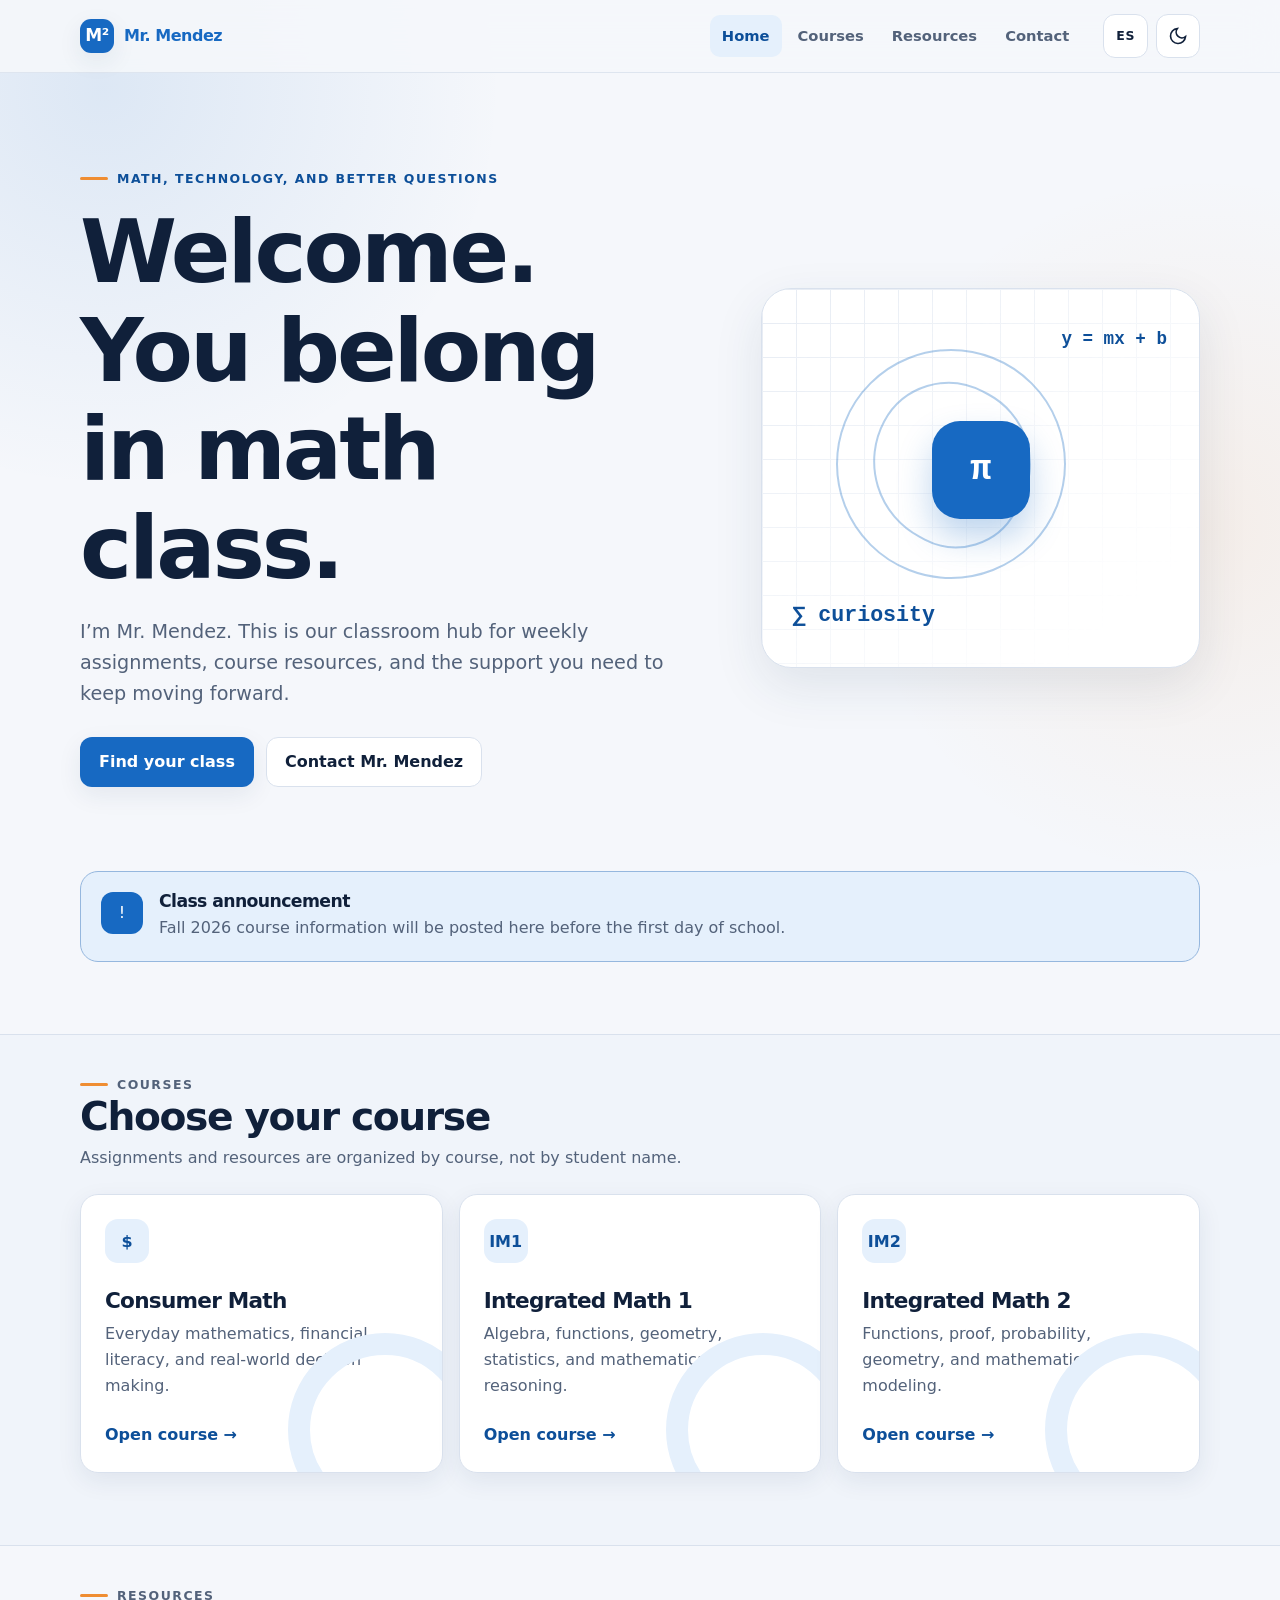
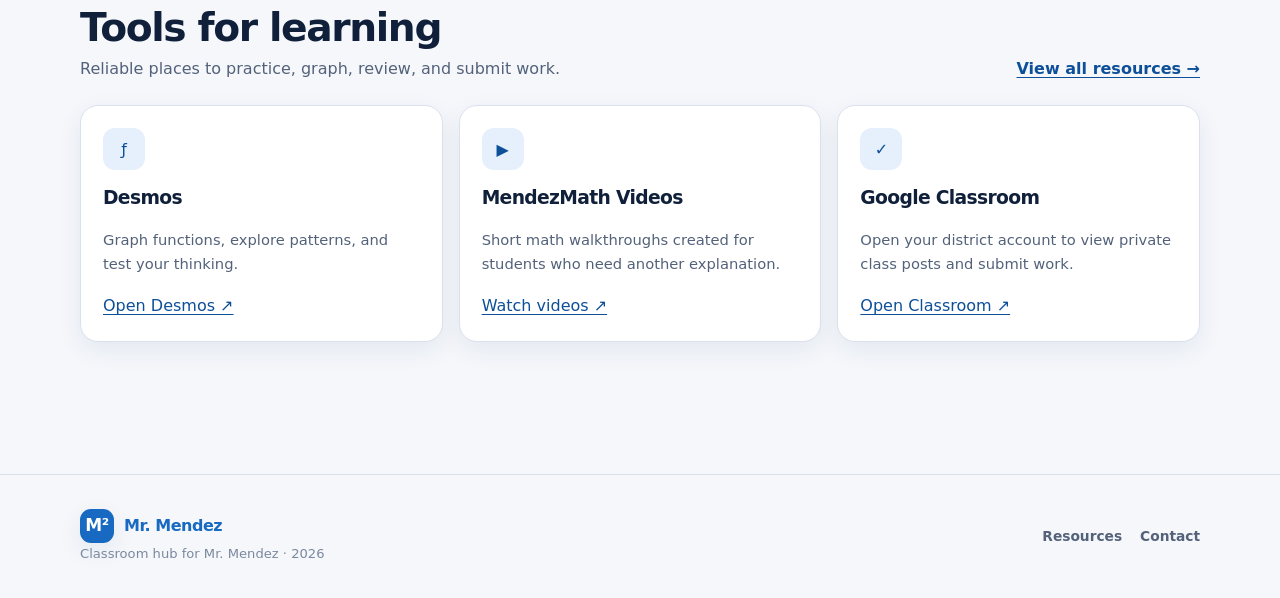
==== index.html @ 1c76cb3d "Build isolated Fall 2026 teacher site redesign" ====
<!doctype html>
<html lang="en">
<head>
  <meta charset="utf-8">
  <meta name="viewport" content="width=device-width,initial-scale=1">
  <meta name="theme-color" content="#1769c2">
  <title>Mr. Mendez Math | Classroom Hub</title>
  <meta name="description" content="Mr. Mendez's classroom hub for weekly math assignments, course resources, and family information.">
  <meta property="og:title" content="Mr. Mendez Math | Classroom Hub">
  <meta property="og:description" content="Weekly math assignments, course resources, and classroom information.">
  <meta property="og:type" content="website">
  <meta property="og:image" content="assets/social-card.svg">
  <link rel="canonical" href="https://mendez84.github.io/Teacher-Website/">
  <link rel="icon" href="assets/favicon.svg" type="image/svg+xml">
  <link rel="stylesheet" href="style.css">
  <script src="script.js" defer></script>
</head>
<body>
  <a class="skip-link" href="#main" data-i18n="skip">Skip to main content</a>
  <header class="site-header">
    <div class="shell nav">
      <a class="brand" href="index.html" aria-label="Mr. Mendez Math home"><span class="brand-mark" aria-hidden="true">M²</span><span>Mr. <span>Mendez</span></span></a>
      <nav class="desktop-nav" aria-label="Primary navigation">
        <a href="index.html" aria-current="page" data-i18n="home">Home</a><a href="#courses" data-i18n="courses">Courses</a><a href="resources.html" data-i18n="resources">Resources</a><a href="contact.html" data-i18n="contact">Contact</a>
      </nav>
      <div class="nav-actions">
        <button class="language-button" type="button" data-language-toggle>ES</button>
        <button class="icon-button" type="button" data-theme-toggle aria-label="Change color theme"></button>
        <button class="menu-button" type="button" data-menu-toggle aria-expanded="false" aria-controls="mobile-navigation" aria-label="Open menu"><svg aria-hidden="true" width="22" height="22" viewBox="0 0 24 24" fill="none" stroke="currentColor" stroke-width="2"><path d="M4 7h16M4 12h16M4 17h16"/></svg></button>
      </div>
    </div>
  </header>
  <nav id="mobile-navigation" class="mobile-nav" aria-label="Mobile navigation" hidden>
    <div class="mobile-nav-inner"><a href="index.html" aria-current="page" data-i18n="home">Home</a><a href="index.html#courses" data-i18n="courses">Courses</a><a href="resources.html" data-i18n="resources">Resources</a><a href="contact.html" data-i18n="contact">Contact</a></div>
  </nav>

  <main id="main">
    <section class="hero">
      <div class="shell hero-grid">
        <div class="reveal">
          <p class="eyebrow" data-i18n="eyebrow">Math, technology, and better questions</p>
          <h1 data-i18n="heroTitle">Welcome. You belong in math class.</h1>
          <p class="hero-copy" data-i18n="heroCopy">I’m Mr. Mendez. This is our classroom hub for weekly assignments, course resources, and the support you need to keep moving forward.</p>
          <div class="hero-actions"><a class="button button-primary" href="#courses" data-i18n="findClass">Find your class</a><a class="button button-secondary" href="contact.html" data-i18n="contactMe">Contact Mr. Mendez</a></div>
        </div>
        <div class="math-card reveal" aria-label="Abstract mathematics illustration">
          <div class="math-grid"></div><div class="orbit one"></div><div class="orbit two"></div><span class="formula a">y = mx + b</span><span class="formula b">∑ curiosity</span><span class="formula c">π</span>
        </div>
      </div>
    </section>

    <section class="section">
      <div class="shell"><div class="announcement"><span class="announcement-icon" aria-hidden="true">!</span><div><h2 data-i18n="announcement">Class announcement</h2><p data-announcement-text>Fall course information will be posted here before school begins.</p></div></div></div>
    </section>

    <section class="section section-tinted" id="courses">
      <div class="shell">
        <header class="section-head"><div><p class="eyebrow" data-i18n="courses">Courses</p><h2 data-i18n="classesTitle">Choose your course</h2><p data-i18n="classesCopy">Assignments and resources are organized by course, not by student name.</p></div></header>
        <div class="course-grid" data-course-grid aria-live="polite"><div class="empty-state">Loading courses…</div></div>
      </div>
    </section>

    <section class="section">
      <div class="shell">
        <header class="section-head"><div><p class="eyebrow" data-i18n="resources">Resources</p><h2 data-i18n="resourcesTitle">Tools for learning</h2><p data-i18n="resourcesCopy">Reliable places to practice, graph, review, and submit work.</p></div><a class="section-link" href="resources.html" data-i18n="viewResources">View all resources →</a></header>
        <div class="resource-grid">
          <article class="resource-card"><span class="resource-icon" aria-hidden="true">ƒ</span><h3>Desmos</h3><p>Graph functions, explore patterns, and test your thinking.</p><a href="https://www.desmos.com/calculator" target="_blank" rel="noopener noreferrer">Open Desmos ↗</a></article>
          <article class="resource-card"><span class="resource-icon" aria-hidden="true">▶</span><h3>MendezMath Videos</h3><p>Short math walkthroughs created for students who need another explanation.</p><a href="https://www.youtube.com/@mendezmath1446/videos" target="_blank" rel="noopener noreferrer">Watch videos ↗</a></article>
          <article class="resource-card"><span class="resource-icon" aria-hidden="true">✓</span><h3>Google Classroom</h3><p>Open your district account to view private class posts and submit work.</p><a href="https://classroom.google.com" target="_blank" rel="noopener noreferrer">Open Classroom ↗</a></article>
        </div>
      </div>
    </section>
  </main>

  <footer class="site-footer"><div class="shell footer-inner"><div><a class="brand" href="index.html"><span class="brand-mark" aria-hidden="true">M²</span><span>Mr. <span>Mendez</span></span></a><p class="footer-copy"><span data-i18n="footer">Classroom hub for Mr. Mendez</span> · <span data-year></span></p></div><nav class="footer-links" aria-label="Footer navigation"><a href="resources.html" data-i18n="resources">Resources</a><a href="contact.html" data-i18n="contact">Contact</a></nav></div></footer>
</body>
</html>
---- style.css ----
:root {
  color-scheme: light;
  --bg: #f5f7fb;
  --surface: #ffffff;
  --surface-2: #eef3fb;
  --ink: #10203a;
  --muted: #53627a;
  --faint: #7b899e;
  --line: #d9e1ed;
  --brand: #1769c2;
  --brand-strong: #0d4f99;
  --brand-soft: #e5f0fc;
  --on-brand: #ffffff;
  --accent: #ef8d32;
  --success: #18794e;
  --success-soft: #e4f5ec;
  --shadow: 0 18px 50px rgba(30, 54, 88, 0.1);
  --shadow-sm: 0 8px 24px rgba(30, 54, 88, 0.08);
  --radius: 18px;
  --radius-sm: 12px;
  --content: 1120px;
}

[data-theme="dark"] {
  color-scheme: dark;
  --bg: #09111f;
  --surface: #111c2e;
  --surface-2: #17253b;
  --ink: #eef5ff;
  --muted: #b1bfd2;
  --faint: #7f90aa;
  --line: #273852;
  --brand: #78b7ff;
  --brand-strong: #a5ceff;
  --brand-soft: #172e4b;
  --on-brand: #07111f;
  --accent: #ffad5f;
  --success: #6bd5a4;
  --success-soft: #14362b;
  --shadow: 0 18px 50px rgba(0, 0, 0, 0.28);
  --shadow-sm: 0 8px 24px rgba(0, 0, 0, 0.22);
}

* { box-sizing: border-box; }
html { scroll-behavior: smooth; }
body {
  margin: 0;
  min-width: 320px;
  background:
    radial-gradient(circle at 8% 4%, color-mix(in srgb, var(--brand) 11%, transparent) 0, transparent 25rem),
    radial-gradient(circle at 94% 24%, color-mix(in srgb, var(--accent) 9%, transparent) 0, transparent 22rem),
    var(--bg);
  color: var(--ink);
  font-family: Inter, ui-sans-serif, system-ui, -apple-system, BlinkMacSystemFont, "Segoe UI", sans-serif;
  line-height: 1.6;
  -webkit-font-smoothing: antialiased;
}

body.menu-open { overflow: hidden; }
a { color: var(--brand-strong); text-decoration-thickness: .08em; text-underline-offset: .18em; }
a:hover { color: var(--brand); }
button, input, select { font: inherit; }
button, a { -webkit-tap-highlight-color: transparent; }
img, svg { display: block; max-width: 100%; }

.skip-link {
  position: fixed; top: 10px; left: 10px; z-index: 1000;
  transform: translateY(-160%); padding: 10px 16px;
  border-radius: 10px; background: var(--ink); color: var(--surface);
}
.skip-link:focus { transform: translateY(0); }
:focus-visible { outline: 3px solid var(--accent); outline-offset: 3px; }

.shell { width: min(calc(100% - 40px), var(--content)); margin-inline: auto; }
.site-header {
  position: sticky; top: 0; z-index: 100;
  border-bottom: 1px solid color-mix(in srgb, var(--line) 80%, transparent);
  background: color-mix(in srgb, var(--bg) 88%, transparent);
  backdrop-filter: blur(18px);
}
.nav { min-height: 72px; display: flex; align-items: center; gap: 22px; }
.brand { display: inline-flex; align-items: center; gap: 10px; color: var(--ink); font-weight: 850; text-decoration: none; letter-spacing: -.03em; }
.brand-mark { width: 34px; height: 34px; display: grid; place-items: center; border-radius: 11px; background: var(--brand); color: var(--on-brand); font-size: 17px; box-shadow: var(--shadow-sm); }
.brand span:last-child { color: var(--brand); }
.desktop-nav { display: flex; align-items: center; gap: 4px; margin-left: auto; }
.desktop-nav a { padding: 9px 12px; border-radius: 10px; color: var(--muted); text-decoration: none; font-size: .92rem; font-weight: 700; }
.desktop-nav a:hover, .desktop-nav a[aria-current="page"] { background: var(--brand-soft); color: var(--brand-strong); }
.nav-actions { display: flex; gap: 8px; align-items: center; }
.icon-button, .language-button, .menu-button {
  min-width: 44px; min-height: 44px; display: inline-grid; place-items: center;
  border: 1px solid var(--line); border-radius: 12px; background: var(--surface); color: var(--ink); cursor: pointer;
}
.language-button { padding-inline: 12px; font-size: .78rem; font-weight: 850; letter-spacing: .05em; }
.menu-button { display: none; }

.mobile-nav {
  display: none; position: fixed; inset: 72px 0 0; z-index: 90;
  background: var(--bg); padding: 30px 20px; overflow-y: auto;
}
.mobile-nav.open { display: block; }
.mobile-nav-inner { width: min(100%, 520px); margin: auto; display: grid; gap: 8px; }
.mobile-nav a { padding: 14px 16px; border-radius: 12px; color: var(--ink); text-decoration: none; font-size: 1.08rem; font-weight: 800; }
.mobile-nav a:hover, .mobile-nav a[aria-current="page"] { background: var(--brand-soft); color: var(--brand-strong); }

main { min-height: 66vh; }
.hero { padding: clamp(54px, 8vw, 96px) 0 44px; }
.hero-grid { display: grid; grid-template-columns: minmax(0, 1.15fr) minmax(320px, .85fr); gap: clamp(36px, 7vw, 88px); align-items: center; }
.eyebrow { display: flex; align-items: center; gap: 9px; margin: 0 0 14px; color: var(--brand-strong); font-size: .78rem; font-weight: 850; letter-spacing: .12em; text-transform: uppercase; }
.eyebrow::before { content: ""; width: 28px; height: 3px; border-radius: 2px; background: var(--accent); }
h1, h2, h3 { margin-top: 0; line-height: 1.12; letter-spacing: -.035em; }
h1 { margin-bottom: 20px; font-size: clamp(2.55rem, 7vw, 5.5rem); max-width: 11ch; }
.hero-copy { max-width: 62ch; margin: 0; color: var(--muted); font-size: clamp(1.03rem, 2vw, 1.2rem); }
.hero-actions { display: flex; flex-wrap: wrap; gap: 12px; margin-top: 28px; }
.button { min-height: 46px; display: inline-flex; align-items: center; justify-content: center; gap: 8px; padding: 11px 18px; border: 1px solid transparent; border-radius: 12px; font-weight: 800; text-decoration: none; cursor: pointer; }
.button-primary { background: var(--brand); color: var(--on-brand); box-shadow: var(--shadow-sm); }
.button-primary:hover { background: var(--brand-strong); color: var(--bg); }
.button-secondary { border-color: var(--line); background: var(--surface); color: var(--ink); }
.button-secondary:hover { border-color: var(--brand); color: var(--brand-strong); }

.math-card { position: relative; min-height: 380px; overflow: hidden; border: 1px solid var(--line); border-radius: 30px; background: var(--surface); box-shadow: var(--shadow); }
.math-grid { position: absolute; inset: 0; opacity: .65; background-image: linear-gradient(var(--line) 1px, transparent 1px), linear-gradient(90deg, var(--line) 1px, transparent 1px); background-size: 34px 34px; mask-image: linear-gradient(to bottom right, #000, transparent 85%); }
.orbit { position: absolute; border: 2px solid color-mix(in srgb, var(--brand) 32%, transparent); border-radius: 50%; }
.orbit.one { width: 230px; height: 230px; top: 60px; left: 74px; }
.orbit.two { width: 160px; height: 160px; top: 95px; left: 109px; transform: rotate(28deg); border-radius: 48% 52% 44% 56%; }
.formula { position: absolute; font-family: ui-monospace, SFMono-Regular, Menlo, monospace; color: var(--brand-strong); font-weight: 750; }
.formula.a { top: 36px; right: 32px; font-size: 1.1rem; }
.formula.b { bottom: 34px; left: 30px; font-size: 1.35rem; }
.formula.c { top: 48%; left: 50%; transform: translate(-50%, -50%); width: 98px; height: 98px; display: grid; place-items: center; border-radius: 28px; background: var(--brand); color: var(--on-brand); font-size: 2.2rem; box-shadow: 0 18px 34px color-mix(in srgb, var(--brand) 28%, transparent); }

.section { padding: 40px 0 72px; }
.section-tinted { border-block: 1px solid var(--line); background: color-mix(in srgb, var(--surface-2) 66%, transparent); }
.section-head { display: flex; align-items: end; justify-content: space-between; gap: 20px; margin-bottom: 24px; }
.section-head h2 { margin-bottom: 6px; font-size: clamp(1.7rem, 4vw, 2.45rem); }
.section-head p { margin: 0; color: var(--muted); }
.section-link { white-space: nowrap; font-weight: 800; }
.announcement { display: grid; grid-template-columns: auto 1fr; gap: 16px; padding: 20px; border: 1px solid color-mix(in srgb, var(--brand) 35%, var(--line)); border-radius: var(--radius); background: var(--brand-soft); }
.announcement-icon { width: 42px; height: 42px; display: grid; place-items: center; border-radius: 12px; background: var(--brand); color: var(--on-brand); }
.announcement h2 { margin-bottom: 4px; font-size: 1.08rem; }
.announcement p { margin: 0; color: var(--muted); }

.course-grid, .resource-grid { display: grid; grid-template-columns: repeat(3, 1fr); gap: 16px; }
.course-card, .resource-card, .week-card, .contact-card {
  border: 1px solid var(--line); border-radius: var(--radius); background: var(--surface); box-shadow: var(--shadow-sm);
}
.course-card { position: relative; overflow: hidden; display: flex; flex-direction: column; min-height: 260px; padding: 24px; color: var(--ink); text-decoration: none; }
.course-card::after { content: ""; position: absolute; right: -40px; bottom: -55px; width: 150px; height: 150px; border: 22px solid var(--brand-soft); border-radius: 50%; transition: transform .25s ease; }
.course-card:hover { border-color: var(--brand); color: var(--ink); transform: translateY(-3px); }
.course-card:hover::after { transform: scale(1.08); }
.course-number { width: 44px; height: 44px; display: grid; place-items: center; margin-bottom: 26px; border-radius: 13px; background: var(--brand-soft); color: var(--brand-strong); font-weight: 900; }
.course-card h3 { margin-bottom: 8px; font-size: 1.35rem; }
.course-card p { margin: 0 0 24px; color: var(--muted); }
.card-action { position: relative; z-index: 1; margin-top: auto; color: var(--brand-strong); font-weight: 850; }

.page-hero { padding: 58px 0 32px; }
.page-hero h1 { max-width: 15ch; margin-bottom: 12px; font-size: clamp(2.25rem, 6vw, 4.6rem); }
.page-hero p { max-width: 65ch; margin: 0; color: var(--muted); font-size: 1.05rem; }
.status-row { display: flex; flex-wrap: wrap; gap: 10px; margin-top: 20px; }
.pill { display: inline-flex; align-items: center; gap: 7px; padding: 6px 11px; border-radius: 999px; background: var(--surface-2); color: var(--muted); font-size: .78rem; font-weight: 800; }
.pill-current { background: var(--success-soft); color: var(--success); }
.pill-current::before { content: ""; width: 7px; height: 7px; border-radius: 50%; background: currentColor; }

.week-list { display: grid; gap: 18px; }
.week-card { overflow: hidden; }
.week-header { display: flex; justify-content: space-between; gap: 20px; padding: 20px 22px; border-bottom: 1px solid var(--line); background: var(--surface-2); }
.week-header h2 { margin: 0; font-size: 1.2rem; }
.week-dates { color: var(--muted); font-size: .85rem; white-space: nowrap; }
.day-list { margin: 0; padding: 0; list-style: none; }
.day { display: grid; grid-template-columns: 125px 1fr auto; gap: 20px; align-items: start; padding: 18px 22px; border-bottom: 1px solid var(--line); }
.day:last-child { border-bottom: 0; }
.day-date { color: var(--faint); font-size: .82rem; font-weight: 850; text-transform: uppercase; }
.day h3 { margin-bottom: 5px; font-size: 1rem; letter-spacing: -.015em; }
.day p { margin: 0; color: var(--muted); font-size: .9rem; }
.assignment-link { white-space: nowrap; font-size: .86rem; font-weight: 850; }
.archive-heading { margin: 40px 0 16px; font-size: 1.45rem; }
.empty-state, .error-state { padding: 26px; border: 1px dashed var(--line); border-radius: var(--radius); background: var(--surface); color: var(--muted); text-align: center; }
.error-state { border-color: #c94545; }

.resource-card { padding: 22px; }
.resource-icon { width: 42px; height: 42px; display: grid; place-items: center; margin-bottom: 18px; border-radius: 12px; background: var(--brand-soft); color: var(--brand-strong); }
.resource-card h2 { margin-bottom: 7px; font-size: 1.12rem; }
.resource-card p { margin: 0 0 18px; color: var(--muted); font-size: .92rem; }
.contact-layout { display: grid; grid-template-columns: 1fr .75fr; gap: 22px; align-items: start; }
.contact-card { padding: clamp(24px, 5vw, 42px); }
.contact-card h2 { font-size: 1.5rem; }
.contact-card p { color: var(--muted); }
.privacy-note { padding: 20px; border-left: 4px solid var(--accent); border-radius: 0 var(--radius-sm) var(--radius-sm) 0; background: color-mix(in srgb, var(--accent) 10%, var(--surface)); color: var(--muted); }

.site-footer { margin-top: 60px; padding: 34px 0; border-top: 1px solid var(--line); }
.footer-inner { display: flex; align-items: center; justify-content: space-between; gap: 24px; }
.footer-copy { margin: 0; color: var(--faint); font-size: .82rem; }
.footer-links { display: flex; flex-wrap: wrap; gap: 18px; }
.footer-links a { color: var(--muted); font-size: .86rem; font-weight: 750; text-decoration: none; }

.reveal { animation: reveal .55s both; }
@keyframes reveal { from { opacity: 0; transform: translateY(12px); } to { opacity: 1; transform: none; } }

@media (max-width: 900px) {
  .desktop-nav { display: none; }
  .menu-button { display: inline-grid; }
  .nav-actions { margin-left: auto; }
  .hero-grid { grid-template-columns: 1fr; }
  .math-card { min-height: 300px; }
  .course-grid, .resource-grid { grid-template-columns: repeat(2, 1fr); }
  .contact-layout { grid-template-columns: 1fr; }
}

@media (max-width: 620px) {
  .shell { width: min(calc(100% - 28px), var(--content)); }
  .nav { min-height: 64px; }
  .mobile-nav { inset-block-start: 64px; }
  .brand { font-size: .92rem; }
  .brand-mark { width: 32px; height: 32px; }
  .hero { padding-top: 42px; }
  .hero-actions .button { width: 100%; }
  .math-card { min-height: 260px; }
  .orbit.one { left: calc(50% - 115px); }
  .orbit.two { left: calc(50% - 80px); }
  .course-grid, .resource-grid { grid-template-columns: 1fr; }
  .section-head { align-items: start; flex-direction: column; }
  .announcement { grid-template-columns: 1fr; }
  .day { grid-template-columns: 1fr; gap: 7px; }
  .week-header { flex-direction: column; gap: 5px; }
  .week-dates { white-space: normal; }
  .footer-inner { align-items: flex-start; flex-direction: column; }
}

@media (prefers-reduced-motion: reduce) {
  *, *::before, *::after { scroll-behavior: auto !important; animation-duration: .01ms !important; animation-iteration-count: 1 !important; transition-duration: .01ms !important; }
}

@media print {
  .site-header, .site-footer, .hero-actions, .math-card { display: none !important; }
  body { background: #fff; color: #000; }
  .section, .hero, .page-hero { padding: 20px 0; }
  .course-card, .week-card, .contact-card { box-shadow: none; break-inside: avoid; }
}
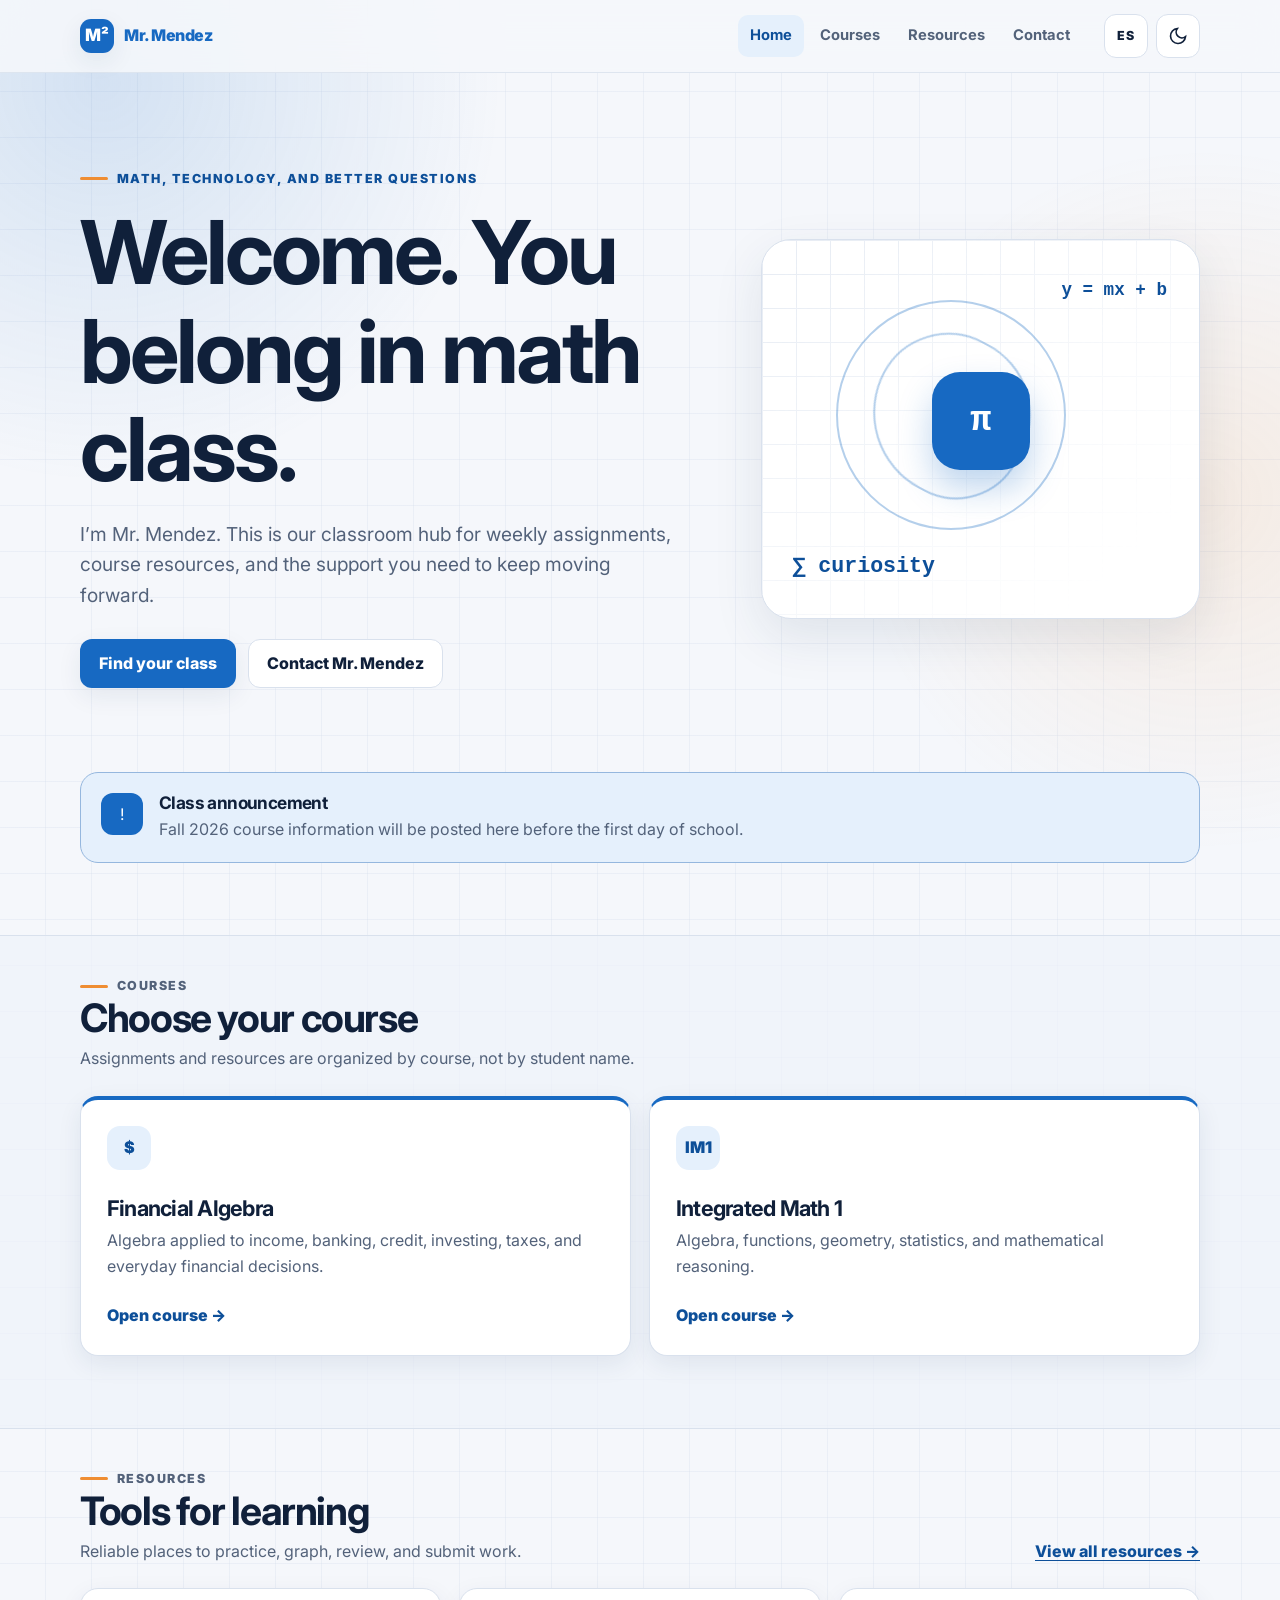
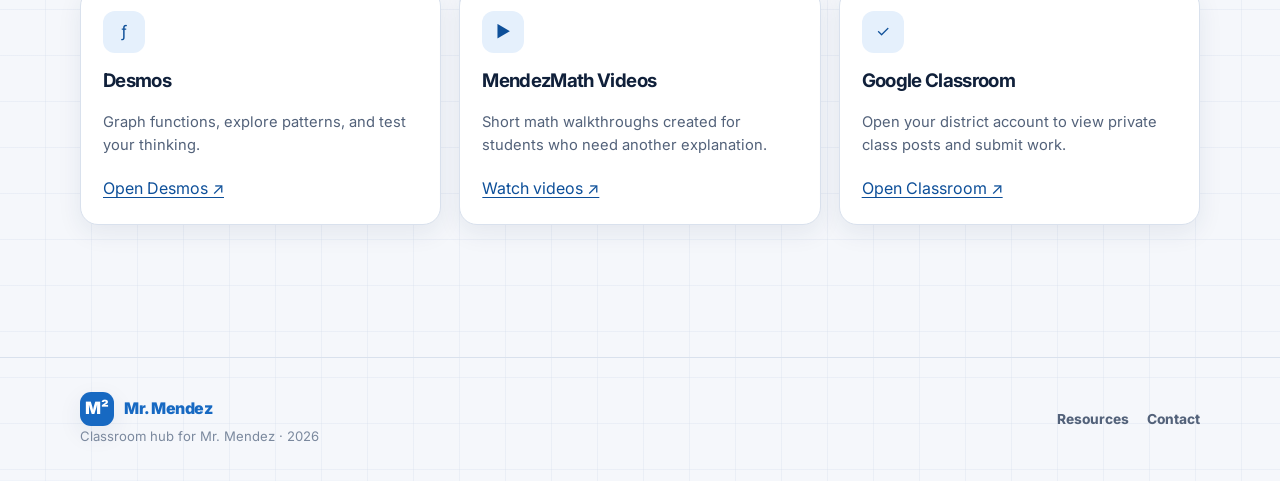
==== commit 393b8622: "Add files via upload" ====
--- a/index.html
+++ b/index.html
@@ -12,7 +12,10 @@
   <meta property="og:image" content="assets/social-card.svg">
   <link rel="canonical" href="https://mendez84.github.io/Teacher-Website/">
   <link rel="icon" href="assets/favicon.svg" type="image/svg+xml">
-  <link rel="stylesheet" href="style.css">
+  <link rel="preconnect" href="https://fonts.googleapis.com">
+<link rel="preconnect" href="https://fonts.gstatic.com" crossorigin>
+<link rel="stylesheet" href="https://fonts.googleapis.com/css2?family=Inter:wght@100..900&display=swap">
+<link rel="stylesheet" href="style.css">
   <script src="script.js" defer></script>
 </head>
 <body>
--- a/style.css
+++ b/style.css
@@ -46,10 +46,14 @@
 body {
   margin: 0;
   min-width: 320px;
-  background:
-    radial-gradient(circle at 8% 4%, color-mix(in srgb, var(--brand) 11%, transparent) 0, transparent 25rem),
-    radial-gradient(circle at 94% 24%, color-mix(in srgb, var(--accent) 9%, transparent) 0, transparent 22rem),
-    var(--bg);
+  background-color: var(--bg);
+  background-image:
+    radial-gradient(circle at 8% 4%, color-mix(in srgb, var(--brand) 15%, transparent) 0, transparent 25rem),
+    radial-gradient(circle at 94% 24%, color-mix(in srgb, var(--accent) 12%, transparent) 0, transparent 22rem),
+    linear-gradient(color-mix(in srgb, var(--line) 38%, transparent) 1px, transparent 1px),
+    linear-gradient(90deg, color-mix(in srgb, var(--line) 38%, transparent) 1px, transparent 1px);
+  background-size: auto, auto, 46px 46px, 46px 46px;
+  background-position: center, center, -1px -1px, -1px -1px;
   color: var(--ink);
   font-family: Inter, ui-sans-serif, system-ui, -apple-system, BlinkMacSystemFont, "Segoe UI", sans-serif;
   line-height: 1.6;
@@ -83,12 +87,13 @@
 .brand-mark { width: 34px; height: 34px; display: grid; place-items: center; border-radius: 11px; background: var(--brand); color: var(--on-brand); font-size: 17px; box-shadow: var(--shadow-sm); }
 .brand span:last-child { color: var(--brand); }
 .desktop-nav { display: flex; align-items: center; gap: 4px; margin-left: auto; }
-.desktop-nav a { padding: 9px 12px; border-radius: 10px; color: var(--muted); text-decoration: none; font-size: .92rem; font-weight: 700; }
+.desktop-nav a { padding: 9px 12px; border-radius: 10px; color: var(--muted); text-decoration: none; font-size: .92rem; font-weight: 700; transition: background 0.15s ease, color 0.15s ease; }
 .desktop-nav a:hover, .desktop-nav a[aria-current="page"] { background: var(--brand-soft); color: var(--brand-strong); }
 .nav-actions { display: flex; gap: 8px; align-items: center; }
 .icon-button, .language-button, .menu-button {
   min-width: 44px; min-height: 44px; display: inline-grid; place-items: center;
   border: 1px solid var(--line); border-radius: 12px; background: var(--surface); color: var(--ink); cursor: pointer;
+  transition: background 0.15s ease, border-color 0.15s ease, color 0.15s ease;
 }
 .language-button { padding-inline: 12px; font-size: .78rem; font-weight: 850; letter-spacing: .05em; }
 .menu-button { display: none; }
@@ -111,7 +116,7 @@
 h1 { margin-bottom: 20px; font-size: clamp(2.55rem, 7vw, 5.5rem); max-width: 11ch; }
 .hero-copy { max-width: 62ch; margin: 0; color: var(--muted); font-size: clamp(1.03rem, 2vw, 1.2rem); }
 .hero-actions { display: flex; flex-wrap: wrap; gap: 12px; margin-top: 28px; }
-.button { min-height: 46px; display: inline-flex; align-items: center; justify-content: center; gap: 8px; padding: 11px 18px; border: 1px solid transparent; border-radius: 12px; font-weight: 800; text-decoration: none; cursor: pointer; }
+.button { min-height: 46px; display: inline-flex; align-items: center; justify-content: center; gap: 8px; padding: 11px 18px; border: 1px solid transparent; border-radius: 12px; font-weight: 800; text-decoration: none; cursor: pointer; transition: background 0.15s ease, color 0.15s ease, border-color 0.15s ease, box-shadow 0.15s ease; }
 .button-primary { background: var(--brand); color: var(--on-brand); box-shadow: var(--shadow-sm); }
 .button-primary:hover { background: var(--brand-strong); color: var(--bg); }
 .button-secondary { border-color: var(--line); background: var(--surface); color: var(--ink); }
@@ -126,6 +131,21 @@
 .formula.a { top: 36px; right: 32px; font-size: 1.1rem; }
 .formula.b { bottom: 34px; left: 30px; font-size: 1.35rem; }
 .formula.c { top: 48%; left: 50%; transform: translate(-50%, -50%); width: 98px; height: 98px; display: grid; place-items: center; border-radius: 28px; background: var(--brand); color: var(--on-brand); font-size: 2.2rem; box-shadow: 0 18px 34px color-mix(in srgb, var(--brand) 28%, transparent); }
+
+/* Math card ambient animations */
+@keyframes orbit-spin       { to   { transform: rotate(360deg); } }
+@keyframes orbit-spin-two   { from { transform: rotate(28deg); } to { transform: rotate(388deg); } }
+@keyframes formula-float-a  { 0%, 100% { transform: translateY(0); } 50% { transform: translateY(-7px); } }
+@keyframes formula-float-b  { 0%, 100% { transform: translateY(0); } 50% { transform: translateY(-9px); } }
+@keyframes pi-pulse         { 0%, 100% { transform: translate(-50%, -50%) scale(1);    box-shadow: 0 18px 34px color-mix(in srgb, var(--brand) 28%, transparent); }
+                               50%      { transform: translate(-50%, -50%) scale(1.05); box-shadow: 0 24px 48px color-mix(in srgb, var(--brand) 46%, transparent); } }
+
+.orbit { will-change: transform; }
+.orbit.one  { animation: orbit-spin     30s linear   infinite; transform-origin: center; }
+.orbit.two  { animation: orbit-spin-two 20s linear   infinite; transform-origin: center; }
+.formula.a  { animation: formula-float-a  4.5s ease-in-out infinite; }
+.formula.b  { animation: formula-float-b  5.5s ease-in-out infinite 1.2s; }
+.formula.c  { animation: pi-pulse         3.5s ease-in-out infinite; }
 
 .section { padding: 40px 0 72px; }
 .section-tinted { border-block: 1px solid var(--line); background: color-mix(in srgb, var(--surface-2) 66%, transparent); }
@@ -138,18 +158,18 @@
 .announcement h2 { margin-bottom: 4px; font-size: 1.08rem; }
 .announcement p { margin: 0; color: var(--muted); }
 
-.course-grid, .resource-grid { display: grid; grid-template-columns: repeat(3, 1fr); gap: 16px; }
+.course-grid, .resource-grid { display: grid; gap: 18px; }
+.course-grid { grid-template-columns: repeat(2, minmax(0, 1fr)); }
+.resource-grid { grid-template-columns: repeat(3, minmax(0, 1fr)); }
 .course-card, .resource-card, .week-card, .contact-card {
   border: 1px solid var(--line); border-radius: var(--radius); background: var(--surface); box-shadow: var(--shadow-sm);
 }
-.course-card { position: relative; overflow: hidden; display: flex; flex-direction: column; min-height: 260px; padding: 24px; color: var(--ink); text-decoration: none; }
-.course-card::after { content: ""; position: absolute; right: -40px; bottom: -55px; width: 150px; height: 150px; border: 22px solid var(--brand-soft); border-radius: 50%; transition: transform .25s ease; }
-.course-card:hover { border-color: var(--brand); color: var(--ink); transform: translateY(-3px); }
-.course-card:hover::after { transform: scale(1.08); }
+.course-card { position: relative; overflow: hidden; display: flex; flex-direction: column; min-height: 240px; padding: 26px; border-top: 4px solid var(--brand); color: var(--ink); text-decoration: none; transition: transform 0.2s ease, box-shadow 0.2s ease; }
+.course-card:hover { border-color: var(--brand); color: var(--ink); transform: translateY(-4px); box-shadow: var(--shadow); }
 .course-number { width: 44px; height: 44px; display: grid; place-items: center; margin-bottom: 26px; border-radius: 13px; background: var(--brand-soft); color: var(--brand-strong); font-weight: 900; }
 .course-card h3 { margin-bottom: 8px; font-size: 1.35rem; }
 .course-card p { margin: 0 0 24px; color: var(--muted); }
-.card-action { position: relative; z-index: 1; margin-top: auto; color: var(--brand-strong); font-weight: 850; }
+.card-action { margin-top: auto; color: var(--brand-strong); font-weight: 850; }
 
 .page-hero { padding: 58px 0 32px; }
 .page-hero h1 { max-width: 15ch; margin-bottom: 12px; font-size: clamp(2.25rem, 6vw, 4.6rem); }
@@ -175,7 +195,8 @@
 .empty-state, .error-state { padding: 26px; border: 1px dashed var(--line); border-radius: var(--radius); background: var(--surface); color: var(--muted); text-align: center; }
 .error-state { border-color: #c94545; }
 
-.resource-card { padding: 22px; }
+.resource-card { padding: 22px; transition: transform 0.2s ease, box-shadow 0.2s ease; }
+.resource-card:hover { transform: translateY(-3px); box-shadow: var(--shadow); }
 .resource-icon { width: 42px; height: 42px; display: grid; place-items: center; margin-bottom: 18px; border-radius: 12px; background: var(--brand-soft); color: var(--brand-strong); }
 .resource-card h2 { margin-bottom: 7px; font-size: 1.12rem; }
 .resource-card p { margin: 0 0 18px; color: var(--muted); font-size: .92rem; }
@@ -191,8 +212,16 @@
 .footer-links { display: flex; flex-wrap: wrap; gap: 18px; }
 .footer-links a { color: var(--muted); font-size: .86rem; font-weight: 750; text-decoration: none; }
 
-.reveal { animation: reveal .55s both; }
-@keyframes reveal { from { opacity: 0; transform: translateY(12px); } to { opacity: 1; transform: none; } }
+/* Scroll-triggered reveal — only active when JS has loaded (.js on <html>) */
+.js .reveal {
+  opacity: 0;
+  transform: translateY(16px);
+  transition: opacity 0.5s cubic-bezier(0.4, 0, 0.2, 1), transform 0.5s cubic-bezier(0.4, 0, 0.2, 1);
+}
+.js .reveal.is-revealed {
+  opacity: 1;
+  transform: none;
+}
 
 @media (max-width: 900px) {
   .desktop-nav { display: none; }
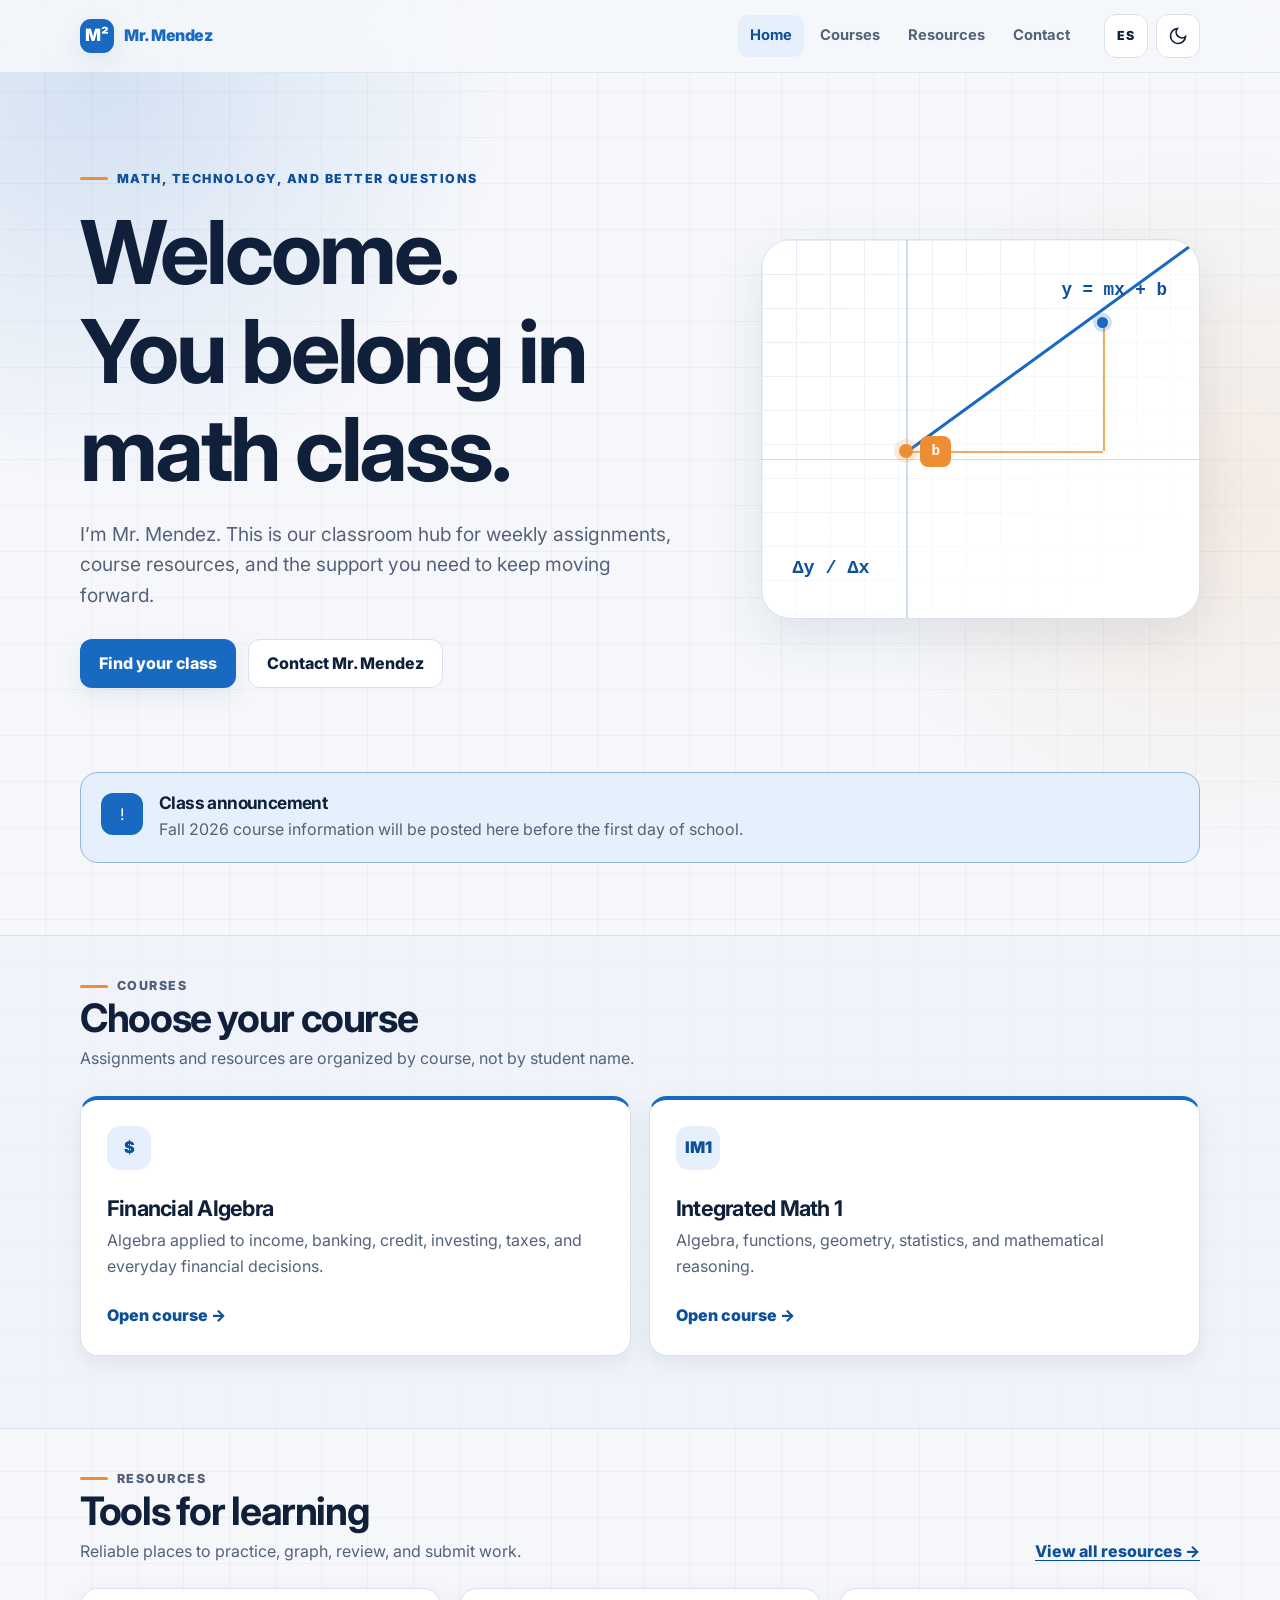
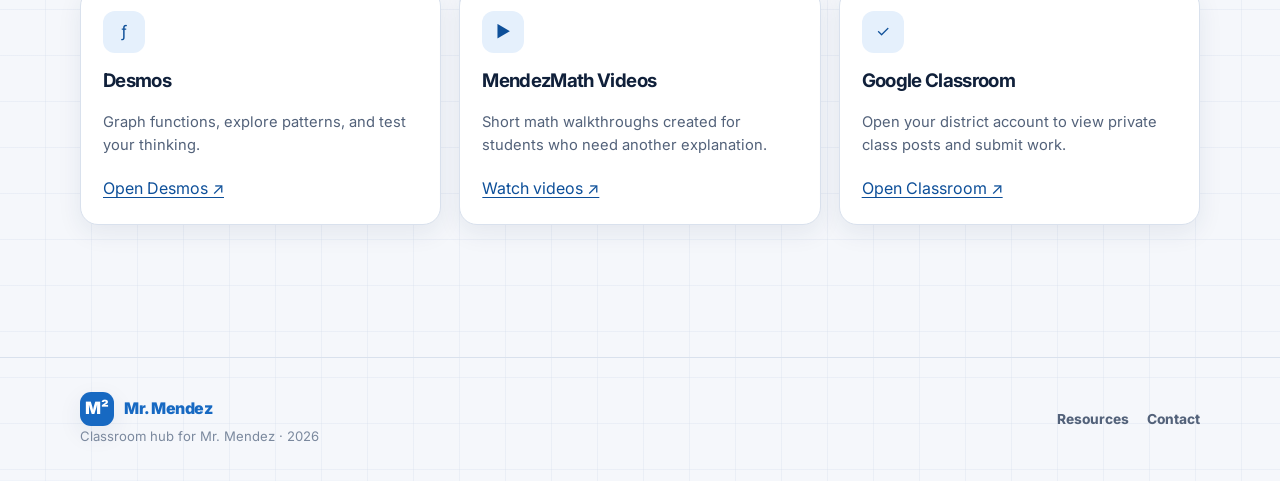
==== commit cbe99beb: "Add files via upload" ====
--- a/index.html
+++ b/index.html
@@ -46,8 +46,18 @@
           <p class="hero-copy" data-i18n="heroCopy">I’m Mr. Mendez. This is our classroom hub for weekly assignments, course resources, and the support you need to keep moving forward.</p>
           <div class="hero-actions"><a class="button button-primary" href="#courses" data-i18n="findClass">Find your class</a><a class="button button-secondary" href="contact.html" data-i18n="contactMe">Contact Mr. Mendez</a></div>
         </div>
-        <div class="math-card reveal" aria-label="Abstract mathematics illustration">
-          <div class="math-grid"></div><div class="orbit one"></div><div class="orbit two"></div><span class="formula a">y = mx + b</span><span class="formula b">∑ curiosity</span><span class="formula c">π</span>
+        <div class="math-card reveal" aria-label="Slope-intercept form illustration">
+          <div class="math-grid"></div>
+          <div class="axis-x"></div>
+          <div class="axis-y"></div>
+          <div class="slope-line"></div>
+          <div class="rise-seg"></div>
+          <div class="run-seg"></div>
+          <div class="y-dot"></div>
+          <div class="p-dot"></div>
+          <span class="formula a">y = mx + b</span>
+          <span class="formula b">Δy / Δx</span>
+          <span class="formula c">b</span>
         </div>
       </div>
     </section>
--- a/style.css
+++ b/style.css
@@ -114,6 +114,7 @@
 .eyebrow::before { content: ""; width: 28px; height: 3px; border-radius: 2px; background: var(--accent); }
 h1, h2, h3 { margin-top: 0; line-height: 1.12; letter-spacing: -.035em; }
 h1 { margin-bottom: 20px; font-size: clamp(2.55rem, 7vw, 5.5rem); max-width: 11ch; }
+.hero h1 { max-width: none; }
 .hero-copy { max-width: 62ch; margin: 0; color: var(--muted); font-size: clamp(1.03rem, 2vw, 1.2rem); }
 .hero-actions { display: flex; flex-wrap: wrap; gap: 12px; margin-top: 28px; }
 .button { min-height: 46px; display: inline-flex; align-items: center; justify-content: center; gap: 8px; padding: 11px 18px; border: 1px solid transparent; border-radius: 12px; font-weight: 800; text-decoration: none; cursor: pointer; transition: background 0.15s ease, color 0.15s ease, border-color 0.15s ease, box-shadow 0.15s ease; }
@@ -124,28 +125,26 @@
 
 .math-card { position: relative; min-height: 380px; overflow: hidden; border: 1px solid var(--line); border-radius: 30px; background: var(--surface); box-shadow: var(--shadow); }
 .math-grid { position: absolute; inset: 0; opacity: .65; background-image: linear-gradient(var(--line) 1px, transparent 1px), linear-gradient(90deg, var(--line) 1px, transparent 1px); background-size: 34px 34px; mask-image: linear-gradient(to bottom right, #000, transparent 85%); }
-.orbit { position: absolute; border: 2px solid color-mix(in srgb, var(--brand) 32%, transparent); border-radius: 50%; }
-.orbit.one { width: 230px; height: 230px; top: 60px; left: 74px; }
-.orbit.two { width: 160px; height: 160px; top: 95px; left: 109px; transform: rotate(28deg); border-radius: 48% 52% 44% 56%; }
 .formula { position: absolute; font-family: ui-monospace, SFMono-Regular, Menlo, monospace; color: var(--brand-strong); font-weight: 750; }
 .formula.a { top: 36px; right: 32px; font-size: 1.1rem; }
-.formula.b { bottom: 34px; left: 30px; font-size: 1.35rem; }
-.formula.c { top: 48%; left: 50%; transform: translate(-50%, -50%); width: 98px; height: 98px; display: grid; place-items: center; border-radius: 28px; background: var(--brand); color: var(--on-brand); font-size: 2.2rem; box-shadow: 0 18px 34px color-mix(in srgb, var(--brand) 28%, transparent); }
+.formula.b { bottom: 34px; left: 30px; font-size: 1.15rem; }
+.axis-x { position: absolute; left: 0; right: 0; height: 1.5px; top: 58%; background: color-mix(in srgb, var(--brand) 22%, transparent); }
+.axis-y { position: absolute; top: 0; bottom: 0; width: 1.5px; left: 33%; background: color-mix(in srgb, var(--brand) 22%, transparent); }
+.slope-line { position: absolute; width: 420px; height: 2.5px; left: 33%; top: 56%; transform-origin: 0 50%; transform: rotate(-36deg); background: var(--brand); border-radius: 2px; animation: slope-glow 4s ease-in-out infinite; }
+.rise-seg { position: absolute; width: 2px; height: 34%; left: 78%; top: 22%; background: var(--accent); opacity: 0.75; }
+.run-seg { position: absolute; height: 2px; width: 45%; left: 33%; top: 56%; background: var(--accent); opacity: 0.75; }
+.y-dot { position: absolute; width: 14px; height: 14px; border-radius: 50%; background: var(--accent); box-shadow: 0 0 0 5px color-mix(in srgb, var(--accent) 18%, transparent); left: calc(33% - 7px); top: calc(56% - 7px); animation: ydot-pulse 3.2s ease-in-out infinite; }
+.p-dot { position: absolute; width: 11px; height: 11px; border-radius: 50%; background: var(--brand); box-shadow: 0 0 0 4px color-mix(in srgb, var(--brand) 20%, transparent); left: calc(78% - 5.5px); top: calc(22% - 5.5px); }
+.formula.c { top: 52%; left: calc(33% + 14px); transform: none; width: auto; height: auto; padding: 4px 11px; border-radius: 8px; background: var(--accent); color: #fff; font-size: 0.9rem; font-weight: 850; display: inline-flex; align-items: center; box-shadow: none; animation: none; }
 
 /* Math card ambient animations */
-@keyframes orbit-spin       { to   { transform: rotate(360deg); } }
-@keyframes orbit-spin-two   { from { transform: rotate(28deg); } to { transform: rotate(388deg); } }
+@keyframes slope-glow { 0%, 100% { opacity: 1; } 50% { opacity: 0.7; } }
 @keyframes formula-float-a  { 0%, 100% { transform: translateY(0); } 50% { transform: translateY(-7px); } }
 @keyframes formula-float-b  { 0%, 100% { transform: translateY(0); } 50% { transform: translateY(-9px); } }
-@keyframes pi-pulse         { 0%, 100% { transform: translate(-50%, -50%) scale(1);    box-shadow: 0 18px 34px color-mix(in srgb, var(--brand) 28%, transparent); }
-                               50%      { transform: translate(-50%, -50%) scale(1.05); box-shadow: 0 24px 48px color-mix(in srgb, var(--brand) 46%, transparent); } }
-
-.orbit { will-change: transform; }
-.orbit.one  { animation: orbit-spin     30s linear   infinite; transform-origin: center; }
-.orbit.two  { animation: orbit-spin-two 20s linear   infinite; transform-origin: center; }
+@keyframes ydot-pulse { 0%, 100% { box-shadow: 0 0 0 5px color-mix(in srgb, var(--accent) 18%, transparent); } 50% { box-shadow: 0 0 0 13px color-mix(in srgb, var(--accent) 6%, transparent); } }
+
 .formula.a  { animation: formula-float-a  4.5s ease-in-out infinite; }
 .formula.b  { animation: formula-float-b  5.5s ease-in-out infinite 1.2s; }
-.formula.c  { animation: pi-pulse         3.5s ease-in-out infinite; }
 
 .section { padding: 40px 0 72px; }
 .section-tinted { border-block: 1px solid var(--line); background: color-mix(in srgb, var(--surface-2) 66%, transparent); }
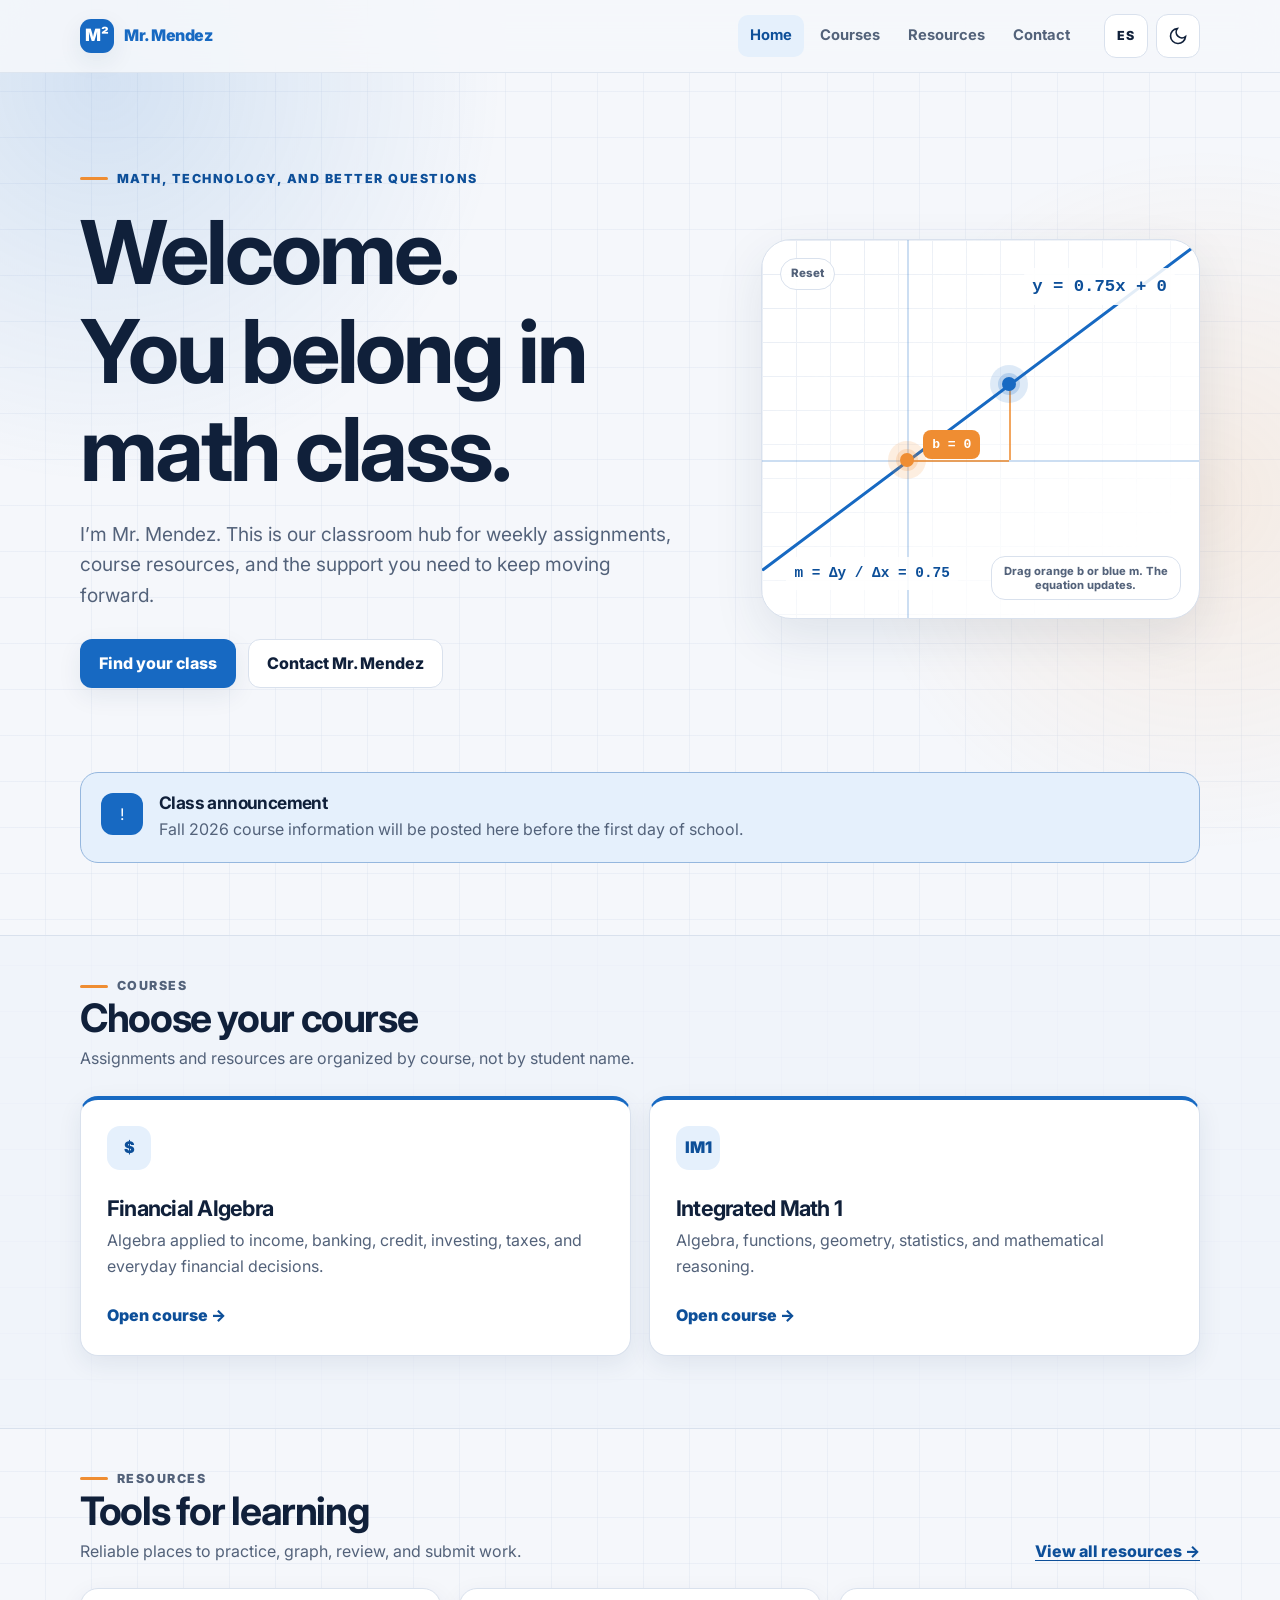
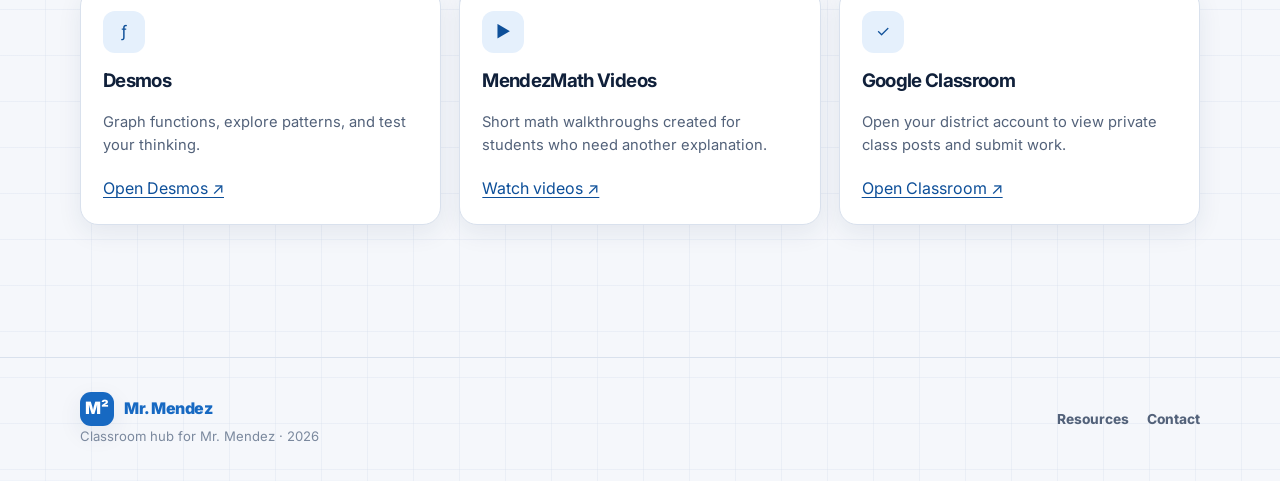
==== commit 81b1fe13: "Add bounded interactive slope graph" ====
--- a/index.html
+++ b/index.html
@@ -46,18 +46,20 @@
           <p class="hero-copy" data-i18n="heroCopy">I’m Mr. Mendez. This is our classroom hub for weekly assignments, course resources, and the support you need to keep moving forward.</p>
           <div class="hero-actions"><a class="button button-primary" href="#courses" data-i18n="findClass">Find your class</a><a class="button button-secondary" href="contact.html" data-i18n="contactMe">Contact Mr. Mendez</a></div>
         </div>
-        <div class="math-card reveal" aria-label="Slope-intercept form illustration">
-          <div class="math-grid"></div>
-          <div class="axis-x"></div>
-          <div class="axis-y"></div>
-          <div class="slope-line"></div>
-          <div class="rise-seg"></div>
-          <div class="run-seg"></div>
-          <div class="y-dot"></div>
-          <div class="p-dot"></div>
-          <span class="formula a">y = mx + b</span>
-          <span class="formula b">Δy / Δx</span>
-          <span class="formula c">b</span>
+        <div class="math-card reveal" data-math-interactive role="group" aria-label="Interactive slope-intercept form illustration" aria-describedby="math-interaction-hint">
+          <div class="math-grid" aria-hidden="true"></div>
+          <div class="axis-x" aria-hidden="true"></div>
+          <div class="axis-y" aria-hidden="true"></div>
+          <div class="slope-line" aria-hidden="true"></div>
+          <div class="rise-seg" aria-hidden="true"></div>
+          <div class="run-seg" aria-hidden="true"></div>
+          <button class="y-dot graph-handle" type="button" role="slider" aria-label="Y-intercept handle. Use the up and down arrow keys." aria-valuemin="-2" aria-valuemax="2" aria-valuenow="0"></button>
+          <button class="p-dot graph-handle" type="button" role="slider" aria-label="Slope handle. Use the up and down arrow keys." aria-valuemin="-1.25" aria-valuemax="1.25" aria-valuenow="0.75"></button>
+          <span class="formula a" data-equation>y = 0.75x + 0</span>
+          <span class="formula b" data-slope-readout>m = Δy / Δx = 0.75</span>
+          <span class="formula c" data-intercept-readout>b = 0</span>
+          <button class="math-reset" type="button" data-math-reset data-i18n="graphReset">Reset</button>
+          <span class="math-hint" id="math-interaction-hint" data-i18n="graphHint">Drag orange b or blue m. The equation updates.</span>
         </div>
       </div>
     </section>
--- a/style.css
+++ b/style.css
@@ -123,19 +123,32 @@
 .button-secondary { border-color: var(--line); background: var(--surface); color: var(--ink); }
 .button-secondary:hover { border-color: var(--brand); color: var(--brand-strong); }
 
-.math-card { position: relative; min-height: 380px; overflow: hidden; border: 1px solid var(--line); border-radius: 30px; background: var(--surface); box-shadow: var(--shadow); }
-.math-grid { position: absolute; inset: 0; opacity: .65; background-image: linear-gradient(var(--line) 1px, transparent 1px), linear-gradient(90deg, var(--line) 1px, transparent 1px); background-size: 34px 34px; mask-image: linear-gradient(to bottom right, #000, transparent 85%); }
-.formula { position: absolute; font-family: ui-monospace, SFMono-Regular, Menlo, monospace; color: var(--brand-strong); font-weight: 750; }
-.formula.a { top: 36px; right: 32px; font-size: 1.1rem; }
-.formula.b { bottom: 34px; left: 30px; font-size: 1.15rem; }
-.axis-x { position: absolute; left: 0; right: 0; height: 1.5px; top: 58%; background: color-mix(in srgb, var(--brand) 22%, transparent); }
-.axis-y { position: absolute; top: 0; bottom: 0; width: 1.5px; left: 33%; background: color-mix(in srgb, var(--brand) 22%, transparent); }
-.slope-line { position: absolute; width: 420px; height: 2.5px; left: 33%; top: 56%; transform-origin: 0 50%; transform: rotate(-36deg); background: var(--brand); border-radius: 2px; animation: slope-glow 4s ease-in-out infinite; }
-.rise-seg { position: absolute; width: 2px; height: 34%; left: 78%; top: 22%; background: var(--accent); opacity: 0.75; }
-.run-seg { position: absolute; height: 2px; width: 45%; left: 33%; top: 56%; background: var(--accent); opacity: 0.75; }
-.y-dot { position: absolute; width: 14px; height: 14px; border-radius: 50%; background: var(--accent); box-shadow: 0 0 0 5px color-mix(in srgb, var(--accent) 18%, transparent); left: calc(33% - 7px); top: calc(56% - 7px); animation: ydot-pulse 3.2s ease-in-out infinite; }
-.p-dot { position: absolute; width: 11px; height: 11px; border-radius: 50%; background: var(--brand); box-shadow: 0 0 0 4px color-mix(in srgb, var(--brand) 20%, transparent); left: calc(78% - 5.5px); top: calc(22% - 5.5px); }
-.formula.c { top: 52%; left: calc(33% + 14px); transform: none; width: auto; height: auto; padding: 4px 11px; border-radius: 8px; background: var(--accent); color: #fff; font-size: 0.9rem; font-weight: 850; display: inline-flex; align-items: center; box-shadow: none; animation: none; }
+.math-card { --grid-size: 34px; --axis-x: 33%; --zero-y: 58%; --intercept-y: 58%; --point-x: 78%; --point-y: 28%; --line-start-y: 85%; --line-length: 560px; --line-angle: -36deg; --run-width: 45%; --rise-top: 28%; --rise-height: 30%; position: relative; min-height: 380px; overflow: hidden; border: 1px solid var(--line); border-radius: 30px; background: var(--surface); box-shadow: var(--shadow); }
+.math-grid { position: absolute; inset: 0; opacity: .65; background-image: linear-gradient(var(--line) 1px, transparent 1px), linear-gradient(90deg, var(--line) 1px, transparent 1px); background-size: var(--grid-size) var(--grid-size); mask-image: linear-gradient(to bottom right, #000, transparent 85%); }
+.formula { z-index: 2; position: absolute; font-family: ui-monospace, SFMono-Regular, Menlo, monospace; color: var(--brand-strong); font-weight: 750; }
+.formula.a { top: 28px; right: 24px; max-width: calc(100% - 130px); padding: 5px 8px; border-radius: 8px; background: color-mix(in srgb, var(--surface) 88%, transparent); font-size: clamp(.9rem, 2vw, 1.08rem); }
+.formula.b { bottom: 28px; left: 24px; max-width: 52%; padding: 5px 8px; border-radius: 8px; background: color-mix(in srgb, var(--surface) 88%, transparent); font-size: clamp(.72rem, 1.8vw, .9rem); }
+.axis-x { position: absolute; left: 0; right: 0; height: 1.5px; top: var(--zero-y); background: color-mix(in srgb, var(--brand) 22%, transparent); }
+.axis-y { position: absolute; top: 0; bottom: 0; width: 1.5px; left: var(--axis-x); background: color-mix(in srgb, var(--brand) 22%, transparent); }
+.slope-line { position: absolute; width: var(--line-length); height: 2.5px; left: 0; top: var(--line-start-y); transform-origin: 0 50%; transform: rotate(var(--line-angle)); background: var(--brand); border-radius: 2px; }
+.rise-seg { position: absolute; width: 2px; height: var(--rise-height); left: var(--point-x); top: var(--rise-top); background: var(--accent); opacity: .78; transition: opacity .16s ease, width .16s ease; }
+.run-seg { position: absolute; height: 2px; width: var(--run-width); left: var(--axis-x); top: var(--intercept-y); background: var(--accent); opacity: .78; transition: opacity .16s ease, height .16s ease; }
+.graph-handle { z-index: 4; position: absolute; width: 38px; height: 38px; padding: 0; border: 0; border-radius: 50%; cursor: ns-resize; touch-action: none; transition: background .16s ease, transform .16s ease; }
+.graph-handle::after { content: ""; position: absolute; inset: 12px; border-radius: 50%; }
+.y-dot { left: calc(var(--axis-x) - 19px); top: calc(var(--intercept-y) - 19px); background: color-mix(in srgb, var(--accent) 15%, transparent); }
+.y-dot::after { background: var(--accent); box-shadow: 0 0 0 4px color-mix(in srgb, var(--accent) 20%, transparent); }
+.p-dot { left: calc(var(--point-x) - 19px); top: calc(var(--point-y) - 19px); background: color-mix(in srgb, var(--brand) 14%, transparent); }
+.p-dot::after { background: var(--brand); box-shadow: 0 0 0 4px color-mix(in srgb, var(--brand) 20%, transparent); }
+.graph-handle:hover, .graph-handle:focus-visible { transform: scale(1.08); }
+.y-dot:hover, .y-dot:focus-visible { background: color-mix(in srgb, var(--accent) 26%, transparent); }
+.p-dot:hover, .p-dot:focus-visible { background: color-mix(in srgb, var(--brand) 24%, transparent); }
+.graph-handle.is-active { cursor: grabbing; transform: scale(1.14); }
+.math-card.is-interacting .rise-seg { width: 3px; opacity: 1; }
+.math-card.is-interacting .run-seg { height: 3px; opacity: 1; }
+.math-hint { z-index: 2; position: absolute; right: 18px; bottom: 18px; max-width: 190px; padding: 7px 10px; border: 1px solid var(--line); border-radius: 14px; background: color-mix(in srgb, var(--surface) 90%, transparent); color: var(--muted); font-size: .7rem; font-weight: 750; line-height: 1.25; text-align: center; pointer-events: none; }
+.math-reset { z-index: 5; position: absolute; top: 18px; left: 18px; min-height: 32px; padding: 5px 10px; border: 1px solid var(--line); border-radius: 999px; background: color-mix(in srgb, var(--surface) 92%, transparent); color: var(--muted); font: inherit; font-size: .72rem; font-weight: 800; cursor: pointer; }
+.math-reset:hover, .math-reset:focus-visible { border-color: var(--brand); color: var(--brand-strong); }
+.formula.c { top: calc(var(--intercept-y) - 30px); left: calc(var(--axis-x) + 16px); width: auto; height: auto; padding: 4px 9px; border-radius: 8px; background: var(--accent); color: #fff; font-size: .82rem; font-weight: 850; display: inline-flex; align-items: center; box-shadow: none; }
 
 /* Math card ambient animations */
 @keyframes slope-glow { 0%, 100% { opacity: 1; } 50% { opacity: 0.7; } }
@@ -143,8 +156,7 @@
 @keyframes formula-float-b  { 0%, 100% { transform: translateY(0); } 50% { transform: translateY(-9px); } }
 @keyframes ydot-pulse { 0%, 100% { box-shadow: 0 0 0 5px color-mix(in srgb, var(--accent) 18%, transparent); } 50% { box-shadow: 0 0 0 13px color-mix(in srgb, var(--accent) 6%, transparent); } }
 
-.formula.a  { animation: formula-float-a  4.5s ease-in-out infinite; }
-.formula.b  { animation: formula-float-b  5.5s ease-in-out infinite 1.2s; }
+.math-card[data-math-interactive] .formula { animation: none; }
 
 .section { padding: 40px 0 72px; }
 .section-tinted { border-block: 1px solid var(--line); background: color-mix(in srgb, var(--surface-2) 66%, transparent); }
